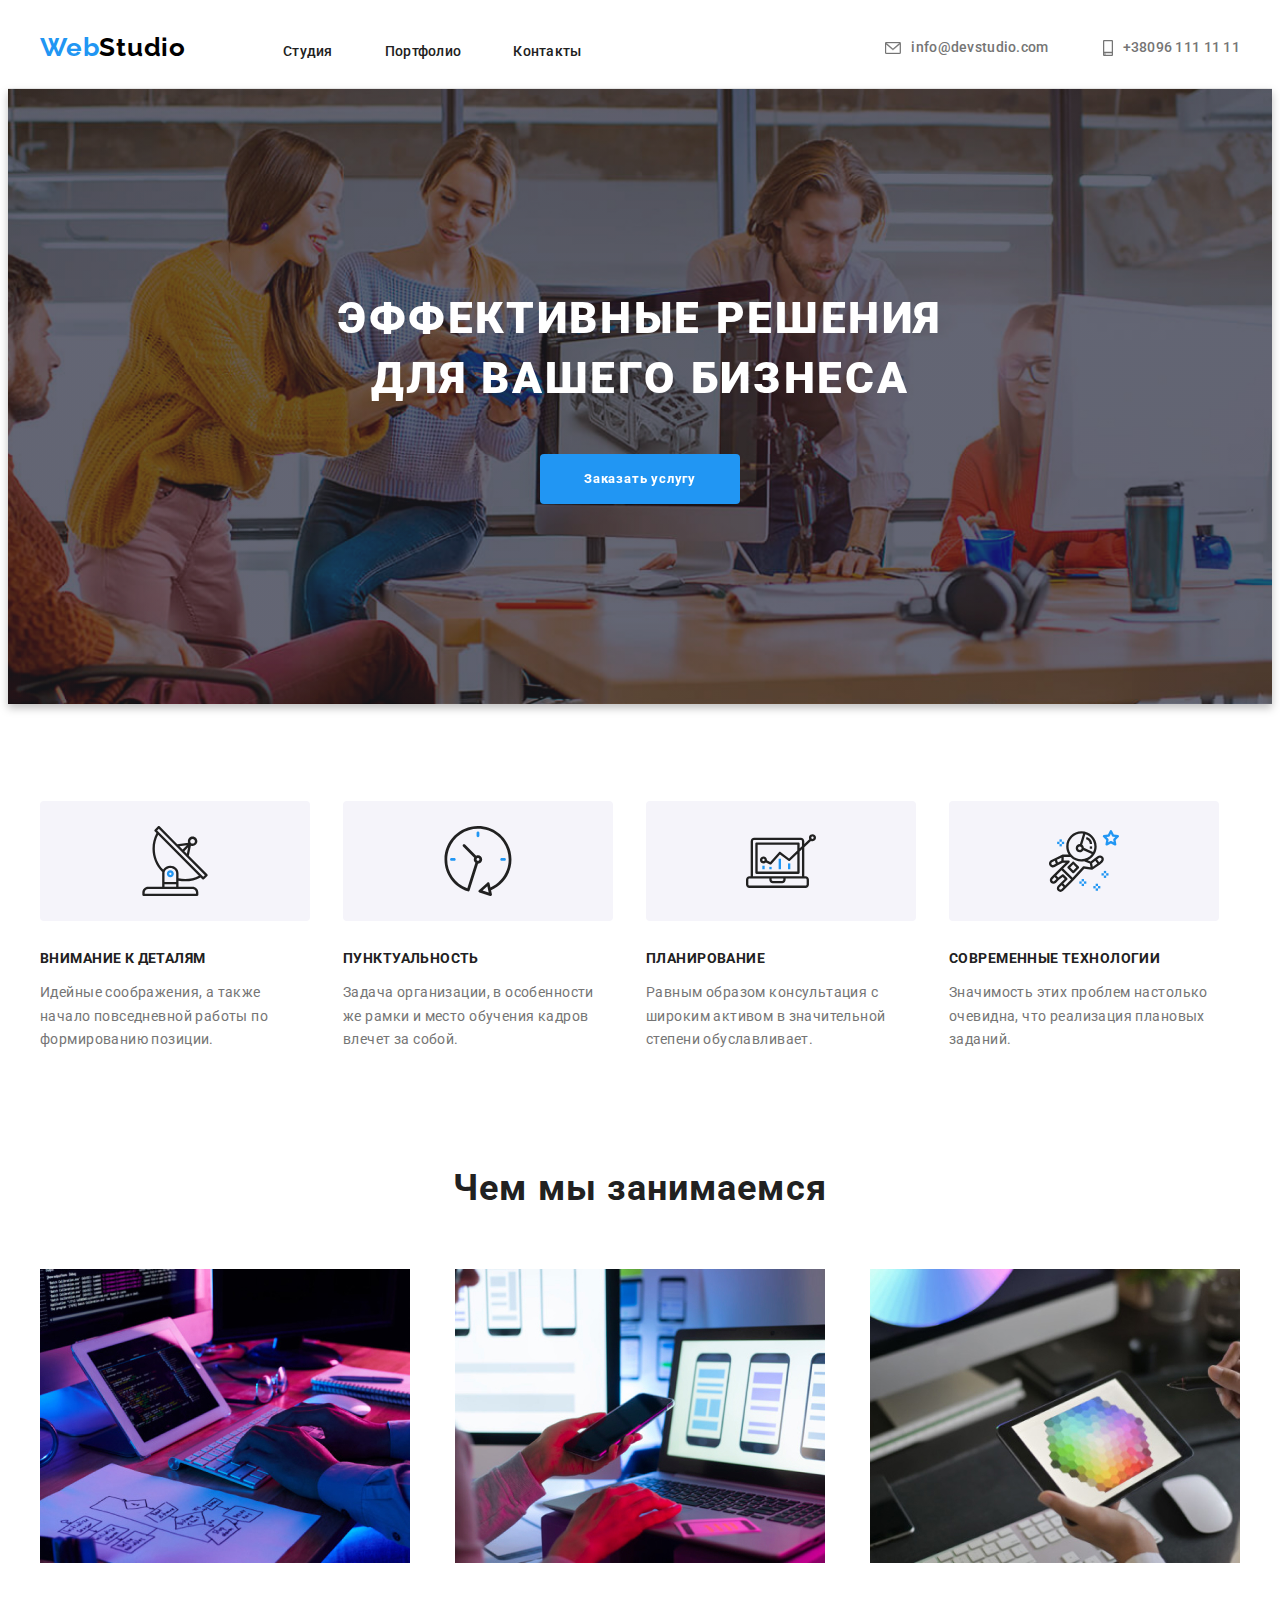
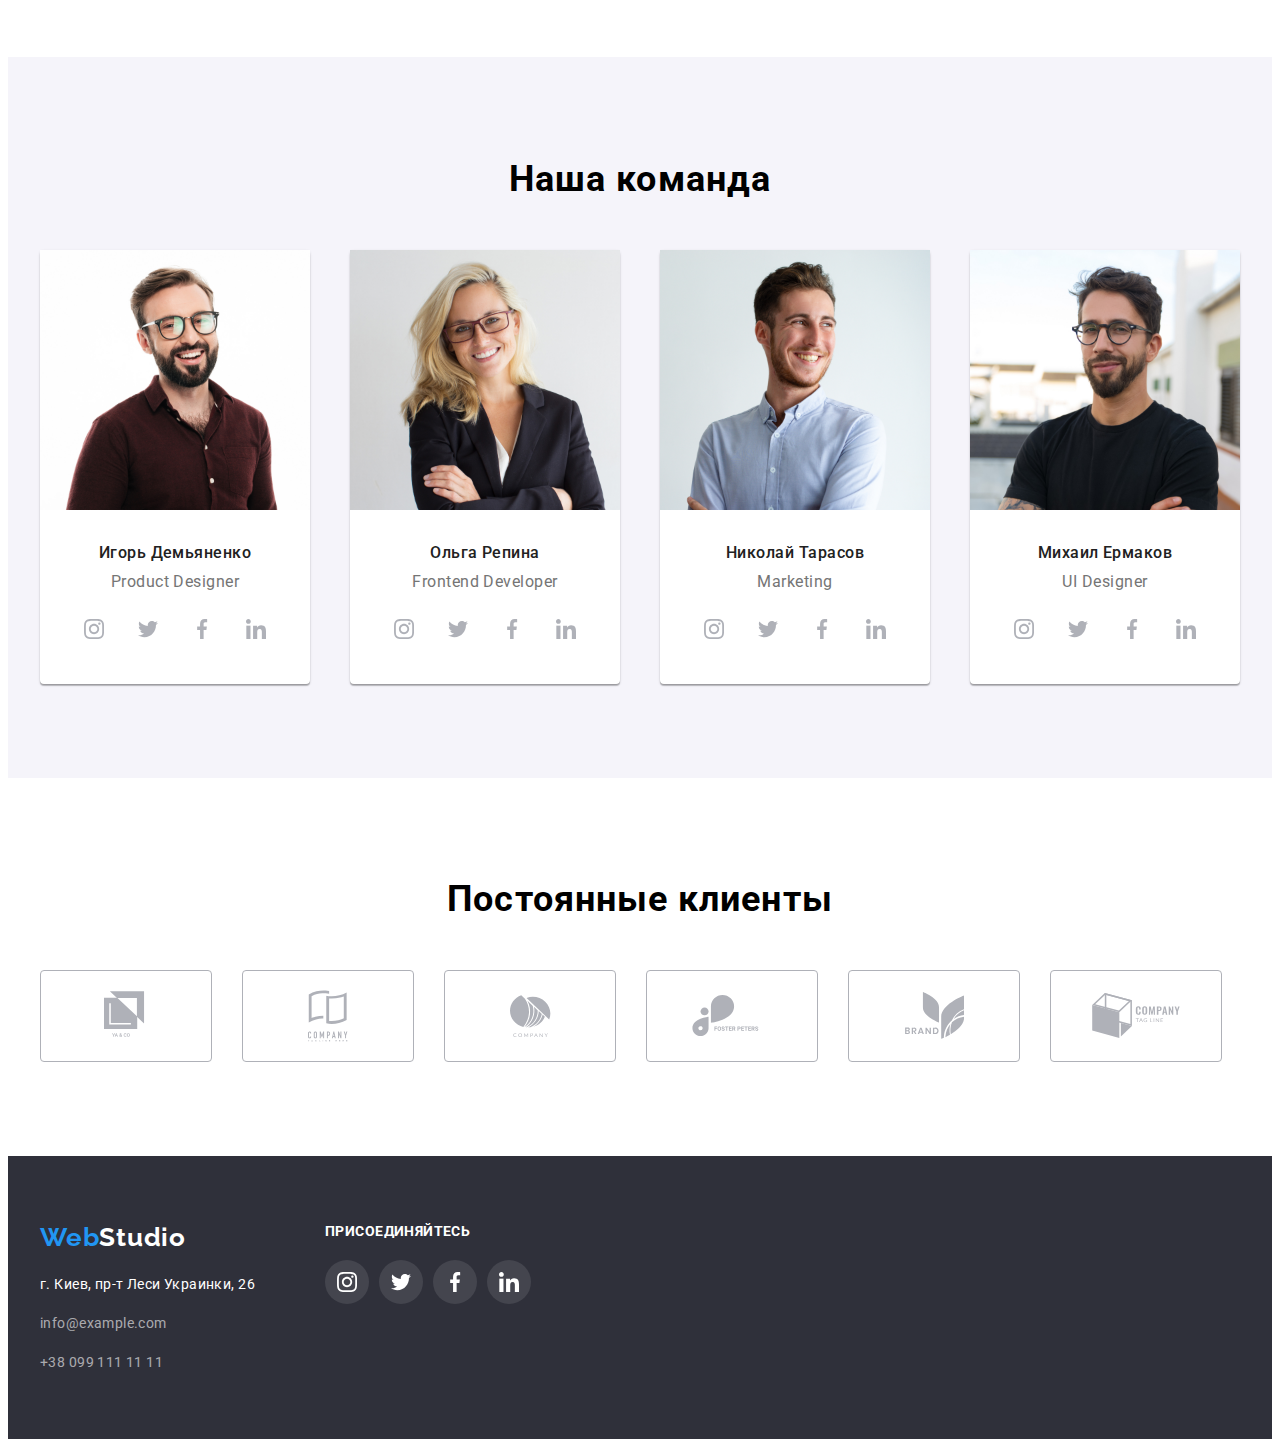
==== index.html @ 6e7adf52 "ховер анимейшн" ====
<!DOCTYPE html>
<html lang="ru">
<head>
    <meta charset="UTF-8">
    <meta name="viewport" content="width=device-width, initial-scale=1.0">
    <title>Студия</title>
    <link rel="stylesheet" href="https://cdnjs.cloudflare.com/ajax/libs/modern-normalize/1.0.0/modern-normalize.min.css"
        integrity="sha512-ISS7cAi1PEhQ8jnbJpJZMd29NlhNj4AWYyLOSp2CE/CsHxTCu+r+t0D2yoJudVrd0/8fTVPUVDzY5Tvli75u/g=="
        crossorigin="anonymous" />
<link rel="preconnect" href="https://fonts.gstatic.com">
    <link href="https://fonts.googleapis.com/css2?family=Raleway:wght@700&family=Roboto:wght@400;500;700;900&display=swap"
        rel="stylesheet">
        <link rel="stylesheet" href="./css/style.css">
   
</head>
<body>
    
 <header class="header"> 
    
<div class="container-header">
    
 
     <nav class="nav">
         <div class="logo">
        <a class="logo-black" href ="./index.html"><span class="logo-blue">Web</span>Studio</a>
        </div>
        <ul class="nav-list">
            <li><a class="list" href="./index.html">Студия</a></li>
            <li><a class="list" href="./portfolio.html">Портфолио</a></li>
            <li><a class="list" href="">Контакты</a></li>
        </ul>
        
        </nav>

        <ul class="address">

            <li class="address-item"><a class="list-address" href="mailto:info@devstudio.com"class="list-address"><svg class="address-icon" width="16" height="12">
                      <use href="./images/icons/symbol-defs.svg#icon-envelope"></use>
                    </svg>info@devstudio.com</a></li>
            <li class="address-item"><a class="list-address" href="tel:+380961111111"class="list-address"><svg class="address-icon" width="10" height="16">
                      <use href="./images/icon-header/symbol-defs.svg#icon-smartphone"></use>
                    </svg>+38096 111 11 11</a></li>
        </ul>
        
        </div>
        
 </header> 


 <main>
<section class="head">
    <div class="head-container">
         <h1 class="hero">Эффективные решения <br> для вашего бизнеса</h1>
         <div class="button-l">
        <button class="button" type="button">Заказать услугу</button>
        </div>
        </div>
     </section>

 <section class="scroll">
    <div class="scroll-container">
    <h2 hidden>Перечень наших преимуществ</h2>
    
     <ul class="scrolls">
         <li>
             <div class="scroll-list-icon">
             <svg class="scroll-icon" width="70" height="70">
                      <use href="./images/icon-section/symbol-defs.svg#icon-antenna"></use>
                    </svg>
                    </div>
             <h3 class="scroll-title">Внимание к деталям</h3>
             <p class="scroll-indent">Идейные соображения, а также <br/> начало повседневной работы по <br/> формированию позиции.</p>
         </li>
         <li>
             <div class="scroll-list-icon">
             <svg class="scroll-icon" width="70" height="70">
                      <use href="./images/icon-section/symbol-defs.svg#icon-clock"></use>
                    </svg>
                    </div>
             <h3 class="scroll-title">Пунктуальность</h3>
             <p class="scroll-indent">Задача организации, в особенности <br/> же рамки и место обучения кадров <br/> влечет за собой.</p>
         </li>
         <li>
              <div class="scroll-list-icon">
             <svg class="scroll-icon" width="70" height="70">
                      <use href="./images/icon-section/symbol-defs.svg#icon-diagram"></use>
                    </svg>
                    </div>
             <h3 class="scroll-title">Планирование</h3>
             <p class="scroll-indent">Равным образом консультация с <br/> широким активом в значительной <br/> степени обуславливает.</p>
         </li>
         <li>
              <div class="scroll-list-icon">
              <svg class="scroll-icon" width="70" height="70">
                      <use href="./images/icon-section/symbol-defs.svg#icon-astronaut"></use>
                    </svg>
                    </div>
             <h3 class="scroll-title">Современные технологии</h3>
             <p class="scroll-indent">Значимость этих проблем настолько <br/> очевидна, что реализация плановых <br/> заданий.</p>
         </li>
     </ul>
    </div>
    
 </section>

 <section class="container-heading">
    <div class="heading-container">
     <h2 class="heading">Чем мы занимаемся</h2>
     <ul class="images">
         <li>
        <img src="./images/wedo/box-1.jpg" alt="процесс програмирования" width="370">
         </li>
         <li>
        <img src="./images/wedo/box-2.jpg" alt="смартфон" width="370">
         </li>
         <li>
        <img src="./images/wedo/box-3.jpg" alt="планшет" width="370">
         </li>
        
     </ul>
     </div>
 </section>

 <section class="team">
    <div class="container">
     <h2 class="heading-team">Наша команда</h2>
     <ul class="cards">
         <li class="card-team">
        <img src="./images/team/igor.jpg" alt="Игорь Демьяненко" width="270">
        <div class="name-vocation">
        <h3 class="name">Игорь Демьяненко</h3>
        <p class="vocation">Product Designer</p>
       <ul class="list-social-icons">
                <li class="social-icons-item">
                  <a href="#" class="social-icons-link">
                    <svg class="social-icons-svg" width="20" height="20">
                      <use href="./images/icons/symbol-defs.svg#icon-instagram"></use>
                    </svg>
                  </a>
                </li>
                <li class="social-icons-item">
                  <a href="#" class="social-icons-link">
                    <svg class="social-icons-svg" width="20" height="20"> 
                      <use href="./images/icon-social/symbol-defs.svg#icon-twitter"></use>
                    </svg>
                  </a>
                </li>
                <li class="social-icons-item">
                  <a href="#" class="social-icons-link">
                    <svg class="social-icons-svg" width="20" height="20">
                      <use href="./images/icons/symbol-defs.svg#icon-facebook"></use>
                    </svg>
                  </a>
                </li>
                <li class="social-icons-item">
                  <a href="#" class="social-icons-link">
                    <svg class="social-icons-svg" width="20" height="20">
                      <use href="./images/icons/symbol-defs.svg#icon-linkedin"></use>
                    </svg>
                  </a>
                </li>
       </ul>
       </div>
        </li>


         
         <li class="card-team">
             <img src="./images/team/olga.jpg" alt="Ольга Репина" width="270">
            <div class="name-vocation">
        <h3 class="name">Ольга Репина</h3>
    <p class="vocation">Frontend Developer</p>
    <ul class="list-social-icons">
                <li class="social-icons-item">
                  <a href="#" class="social-icons-link">
                    <svg class="social-icons-svg" width="20" height="20">
                      <use href="./images/icons/symbol-defs.svg#icon-instagram"></use>
                    </svg>
                  </a>
                </li>
                <li class="social-icons-item">
                  <a href="#" class="social-icons-link">
                    <svg class="social-icons-svg" width="20" height="20"> 
                      <use href="./images/icon-social/symbol-defs.svg#icon-twitter"></use>
                    </svg>
                  </a>
                </li>
                <li class="social-icons-item">
                  <a href="#" class="social-icons-link">
                    <svg class="social-icons-svg" width="20" height="20">
                      <use href="./images/icons/symbol-defs.svg#icon-facebook"></use>
                    </svg>
                  </a>
                </li>
                <li class="social-icons-item">
                  <a href="#" class="social-icons-link">
                    <svg class="social-icons-svg" width="20" height="20">
                      <use href="./images/icons/symbol-defs.svg#icon-linkedin"></use>
                    </svg>
                  </a>
                </li>
              </ul>
    </div>
</li>
<li class="card-team">
    <img src="./images/team/nick.jpg" alt="Николай Тарасов" width="270">
    <div class="name-vocation">
    <h3 class="name">Николай Тарасов</h3>
    <p class="vocation" >Marketing</p>
    <ul class="list-social-icons">
                <li class="social-icons-item">
                  <a href="#" class="social-icons-link">
                    <svg class="social-icons-svg" width="20" height="20">
                      <use href="./images/icons/symbol-defs.svg#icon-instagram"></use>
                    </svg>
                  </a>
                </li>
                <li class="social-icons-item">
                  <a href="#" class="social-icons-link">
                    <svg class="social-icons-svg" width="20" height="20"> 
                      <use href="./images/icon-social/symbol-defs.svg#icon-twitter"></use>
                    </svg>
                  </a>
                </li>
                <li class="social-icons-item">
                  <a href="#" class="social-icons-link">
                    <svg class="social-icons-svg" width="20" height="20">
                      <use href="./images/icons/symbol-defs.svg#icon-facebook"></use>
                    </svg>
                  </a>
                </li>
                <li class="social-icons-item">
                  <a href="#" class="social-icons-link">
                    <svg class="social-icons-svg" width="20" height="20">
                      <use href="./images/icons/symbol-defs.svg#icon-linkedin"></use>
                    </svg>
                  </a>
                </li>
              </ul>
    </div>
</li>
<li class="card-team">
    <img src="./images/team/michael.jpg" alt="Михаил Ермаков" width="270">
    <div class="name-vocation">
    <h3 class="name">Михаил Ермаков</h3>
    <p class="vocation">UI Designer</p>
    <ul class="list-social-icons">
                <li class="social-icons-item">
                  <a href="#" class="social-icons-link">
                    <svg class="social-icons-svg" width="20" height="20">
                      <use href="./images/icons/symbol-defs.svg#icon-instagram"></use>
                    </svg>
                  </a>
                </li>
                <li class="social-icons-item">
                  <a href="#" class="social-icons-link">
                    <svg class="social-icons-svg" width="20" height="20"> 
                      <use href="./images/icon-social/symbol-defs.svg#icon-twitter"></use>
                    </svg>
                  </a>
                </li>
                <li class="social-icons-item">
                  <a href="#" class="social-icons-link">
                    <svg class="social-icons-svg" width="20" height="20">
                      <use href="./images/icons/symbol-defs.svg#icon-facebook"></use>
                    </svg>
                  </a>
                </li>
                <li class="social-icons-item">
                  <a href="#" class="social-icons-link">
                    <svg class="social-icons-svg" width="20" height="20">
                      <use href="./images/icons/symbol-defs.svg#icon-linkedin"></use>
                    </svg>
                  </a>
                </li>
              </ul>
    </div>
</li>
         
     </ul>
    </div>
 </section>
 <section class="clients">
    <div class="container-clients">
     <h2 class="heading-team">Постоянные клиенты</h2>
     <ul class="icon-clients">
       <li class="clients-list">
         <a href="#" class="clients-icons-link">
       <svg class="client-icon" width="44.27" height="49.23">
                      <use href="./images/icon-logo/symbol-defs.svg#icon-logo1"></use>
                    </svg>
                    </a>
                    </li>
                    <li class="clients-list">
                       <a href="#" class="clients-icons-link">
       <svg class="client-icon" width="40" height="52">
                      <use href="./images/icon-logo/symbol-defs.svg#icon-logo2"></use>
                    </svg>
                    </a>
                    </li>
                    <li class="clients-list">
                      <a href="#" class="clients-icons-link">
       <svg class="client-icon" width="41" height="42.6">
                      <use href="./images/icon-logo/symbol-defs.svg#icon-logo3"></use>
                    </svg>
                    </a>
                    </li>
                    <li class="clients-list">
                      <a href="#" class="clients-icons-link">
       <svg class="client-icon" width="79.66" height="42.02">
                      <use href="./images/icon-logo/symbol-defs.svg#icon-logo4"></use>
                    </svg>
                    </a>
                    </li>
                    <li class="clients-list">
                      <a href="#" class="clients-icons-link">
       <svg class="client-icon" width="59" height="47">
                      <use href="./images/icon-logo/symbol-defs.svg#icon-logo5"></use>
                    </svg>
                    </a>
                    </li>
                    <li class="clients-list">
                       <a href="#" class="clients-icons-link">
       <svg class="client-icon" width="88.48" height="45.44">
                      <use href="./images/icon-logo/symbol-defs.svg#icon-logo6"></use>
                    </svg>
                    </a>
                    </li>
                    </ul>
       </div>
       </section>
</main>
<footer class="footer">
    
    <div class="container-footer">
      <div>
        <div class="footer-logo">
    <a class="logo-white" href="./index.html"><span class="logo-blue">Web</span>Studio</a>
    </div>
    <address>

<p class="address-city">г. Киев, пр-т Леси Украинки, 26</p>
<ul class="link-address">
    <li><a class="address-link" href="mailto:info@devstudio.com">info@example.com</a></li>
    <li><a class="address-link" href="tel:+380991111111">+38 099 111 11 11</a></li>
</ul>

    </address>
    </div>
    <div class="footer-icons">
<h2 class="join">Присоединяйтесь</h2>
<ul class="footer-list">
  <li class="icon-footer"><a href="#" class="footer-icons-link">
       <svg class="footer-icon" width="20" height="20">
                      <use href="./images/icons/symbol-defs.svg#icon-instagram"></use>
                    </svg>
                    </a></li>
  <li class="icon-footer"><a href="#" class="footer-icons-link">
       <svg class="footer-icon" width="20" height="20">
                      <use href="./images/icon-social/symbol-defs.svg#icon-twitter"></use>
                    </svg>
                    </a></li>
  <li class="icon-footer"><a href="#" class="footer-icons-link">
       <svg class="footer-icon" width="20" height="20">
                      <use href="./images/icons/symbol-defs.svg#icon-facebook"></use>
                    </svg>
                    </a></li>
  <li class="icon-footer"><a href="#" class="footer-icons-link">
       <svg class="footer-icon" width="20" height="20">
                      <use href="./images/icons/symbol-defs.svg#icon-linkedin"></use>
                    </svg>
                    </a></li>
</ul>
    </div>
    </div>
    
</footer>

</body>
</html>
---- css/style.css ----
:root {
  --main-color: rgb(33, 150, 243, 1);
  --first-logo: rgb(0, 0, 0, 1);
  --corporation-color: rgb(33, 33, 33, 1);
  --scroll-text: rgb(117, 117, 117, 1);
  --main-light: rgb(255, 255, 255, 1);
  --main-light-op-60: rgba(255, 255, 255, 60%);
  --head-footer-background: rgb(47, 48, 58, 1);
  --team-background: rgb(245, 244, 250, 1);
  --border-header: rgb(236,236,236,1);
  --shadow: 0px 1px 3px rgba(0, 0, 0, 0.12), 0px 1px 1px rgba(0, 0, 0, 0.14), 0px 2px 1px rgba(0, 0, 0, 0.2);
  --shadow-button: 0px 3px 1px rgba(0, 0, 0, 0.1), 0px 1px 2px rgba(0, 0, 0, 0.08), 0px 2px 2px rgba(0, 0, 0, 0.12);
  --shadow-card: 0px 1px 1px rgba(0, 0, 0, 0.12), 0px 4px 4px rgba(0, 0, 0, 0.06), 1px 4px 6px rgba(0, 0, 0, 0.16);
  --line-footer: #ececec;
  --card-border: rgb(238, 238, 238);
  --icon-bg: rgba(255, 255, 255, 0.1);
  --icon-color: rgb(175, 177, 184);
  
}
.body{
  font-family: 'Roboto',sans-serif ;
  font-weight: 700;
}
.container{
  margin-left: auto;
  margin-right: auto;
   width: 1200px;
  padding: 0 15px;
  

   
}
.container-header
{
  margin-left: auto;
  margin-right: auto;
width: 1200px;
padding: 0 15px;
 display: flex;
  justify-content: space-between;
  align-items: center;

  

}
.logo{
  display: block;
  width: max-content;
  margin-right:  93px ;
  
 

}

.nav-list{
  display: inline-block;
 
  margin: 0 0 0 0px;
  padding-left: 0px;
  
}
.logo,
.nav-list{
  display: inline-flex;
  align-items: center;
}
.nav-list li{
  display: block;
  margin-right: 52px;
  
}


.address{
 
display: flex;
 align-items: center;
 padding-left: 0px;
 margin: 0px;
 align-items: center;
 align-self: center;
 
}
.address li{
  margin-left: 54px;
  
}
.address-icon {
  margin-right: 10px;
  fill: var(--scroll-text);
stroke: currentColor;
}
.address-icon:hover{
  fill: var(--main-color);

}

.address-item{
  display: flex;
}



ul {
  list-style: none;
}
a {
  text-decoration: none;
}
img {
  display: block;
  max-width: 100%;
  height: auto;
}
.header {
  background-color: var(--main-light);
  border-bottom: 1px solid var(--border-header);
}

.logo-blue {
  color: var(--main-color);
  font-family: 'Raleway', sans-serif;
  font-weight: 700;
  font-size: 26px;
 line-height: 1.19;
  letter-spacing: 0.03em;
}

.logo-blue,.logo-black:hover,
.logo-blue,.logo-black:focus {
  color: var(--main-color);
  background-color: transparent;
}


.logo-black {
  color: var(--first-logo);
  font-family: "Raleway", sans-serif;
  font-weight: 700;
  font-size: 26px;
  line-height: 1.19;
  letter-spacing: 0.03em;
  padding-top: 24px;
  padding-bottom: 25px;
}
.list {
  color: var(--corporation-color);
  font-family: 'Roboto', sans-serif;
  font-weight: 500;
  font-size: 14px;
  line-height: 1.14;
  letter-spacing: 0.02em;
  height: 16px;
  padding-top: 32px;
  padding-bottom: 32px;
  transition: color 250ms;
  transition-timing-function: cubic-bezier(0.4, 0, 0.2, 1);
}
.list:hover,
.list:focus {
  color: var(--main-color);
}

.list-address {
  color: var(--scroll-text);
  font-family: 'Roboto', sans-serif;
  font-weight: 500;
  font-size: 14px;
  line-height: 1.14;
  letter-spacing: 0.02em;
  padding-top: 32px;
padding-bottom: 32px;
align-items: center;
display: flex;
transition: color 250ms;
  transition-timing-function: cubic-bezier(0.4, 0, 0.2, 1);
}

.list-address:hover,
.list-address:focus {
  color: var(--main-color);
  background-color: transparent;

}
.head {
  background-color: var(--head-footer-background);
  display: flex;
  align-items: center;
 text-align: center;
 justify-content: center;
  padding-top: 200px;
  padding-bottom: 200px;
  background-image: linear-gradient( to right, rgba(47, 48, 58, 0.4), rgba(47, 48, 58, 0.4) ), url(../images/backgr/hero.jpg);
  background-repeat: no-repeat;
  background-position: center;
  background-size: cover;
  filter: drop-shadow(0px 4px 4px rgba(0, 0, 0, 0.25));
}




.head-container{
  display: block;
   width: 1200px;
   padding: 0 15px;

  align-items: center;
 text-align: center;
 justify-content: center;
}

.hero {
  color: var(--main-light);
  font-family: 'Roboto', sans-serif;
  font-weight: 900;
  text-transform: uppercase;
  font-size: 44px;
  line-height: 1.36;
  letter-spacing: 0.06em;
  
 
  
}
.hero{
  display: block;
  align-items: center;
 text-align: center;
 justify-content: center;
 margin: 0px;
}

.cars-projects{
  display:flex;
  flex-wrap: wrap;
  margin-left: calc(-1 * var(--margin-left-li));
  margin-top: calc(-1 * var(--margin-left-li));
  justify-content: space-between;
  padding: 0px;
}
.cars-projects .li{
  flex-basis: calc(100% / 3 - var(--margin-left-li));
  margin-left: var(--margin-left-li);
  margin-top: var(--margin-left-li);
}
.item{
  margin-left: 30px;
}
.item1{
  margin-left: 30px;
  margin-top: 30px;
  margin-bottom: 30px;
}
.item2{
  margin-top: 30px;
  margin-bottom: 30px;
}

.button{
  font-family: 'Roboto', sans-serif;
  font-weight: 700;
  color: var(--main-light);
  background-color: var(--main-color);
  font-size: 16;
  line-height: 1.88;
  letter-spacing: 0.06em;
  cursor: pointer;
 height: 50px;
width: 200px;
left: 700px;
top: 430px;
border-radius: 4px;
border: none;
 transition: color 250ms;
  transition-timing-function: cubic-bezier(0.4, 0, 0.2, 1);
transition: background-color 250ms;
  
 
}




.button-l{
  display: block;
  padding-top: 45px;
align-items: center;
 text-align: center;
 justify-content: center;
}
 
.button:hover,
.button:focus {
  color: var(--main-color);
  background-color: var(--team-background);
   
}
.scroll{
  display:block;
  padding-top: 97px;
  padding-bottom: 101px;
}
.scroll-container{
  display:block;
  margin-left: auto;
  margin-right: auto;
  width: 1200px;
  padding: 0 15px;
   
 
}
  
 

.scrolls{
  display: inline-flex;
  width: min-content;
  padding-left: 0px;
  padding-right: 0px;
margin: 0px;
  
}
.scroll-icon{
  fill: var(--scroll-text);
}
  .scroll-list-icon{
    background-color: var(--team-background);
border-bottom-left-radius: 4px;
border-bottom-right-radius: 4px;
border-top-left-radius: 4px;
border-top-right-radius: 4px;
display: block;
color: var(--scroll-text);
margin-bottom: 30px;
height: 120px;
display: flex;
align-items: center;
justify-content: center;
  }
   

.scrolls li{
  width: 270px;
  margin-right: 33px;
  
}
.scrolls li:last-child{
  padding-right: 0px;
}
.scroll-title {
font-family: 'Roboto',sans-serif ;
  font-weight: 700;
  color: var(--corporation-color);
  text-transform: uppercase;
  font-size: 14px;
  line-height: 1.14;
  letter-spacing: 0.03em;
}
.scroll-indent {
  font-family: 'Roboto',sans-serif ;
  color: var(--scroll-text);
  font-weight: 400;
  font-size: 14px;
  line-height: 1.71;
  letter-spacing: 0.03em;
}
.heading {
  font-family: 'Roboto',sans-serif ;
  font-weight: 700;
  color: var(--corporation-color);
  font-size: 36px;
  line-height: 1.17;
  letter-spacing: 0.03em;
  

  
}
.container-heading{
  display: flex;
  padding-bottom: 94px;
}
.heading-container{
  display: inline;
  width: 1200px;
  padding: 0 15px;
 align-items:center;
 justify-content:space-between;
 margin: auto;

}
.heading{
  display: flex;
  width: 1200px;
   align-items: center;
   justify-content:center;
   margin: auto;
   margin-bottom: 59px;
}
.images{
  display: flex;

  align-items: center;
  justify-content:space-between;
  margin: auto;
  padding-left: 0px;
}
.images li{
  margin-right: 30px;
}
.images li:last-child {
  margin-right: 0px;
}
.heading-team{
  color: var(--black-text);
  font-family: 'Roboto', sans-serif;
  font-weight: 700;
  font-size: 36px;
  line-height: 1.17;
  letter-spacing: 0.03em;
}
.team{
  display: flex;
  padding-top: 101px;
  padding-bottom: 94px;
}
.heading-team{
  display: block;
  align-items: center;
margin-top: 0px;
 margin-bottom: 50px;
text-align: center;
}
.cards{
  display: flex;
  margin: 0px;
  justify-content: space-between;
  text-align: center;
  padding: 0px;
}

.cards li{
  margin-right: 30px;
}
.cards li:last-child {
  margin-right: 0px;

}
.card-team{
  box-shadow: var(--shadow);
    background-color: var(--main-light);
    margin-right: 30px;
    border-radius: 4px;
}

.team {
  background-color: var(--team-background);
}
.name {
  font-family: 'Roboto',sans-serif ;
  color: var(--corporation-color);
  font-weight: 500;
  font-size: 16px;
  line-height: 1.19;
  letter-spacing: 0.03em;
}
.name{
  display: flex;
  margin: 0px;
  margin-bottom: 10px;
  text-align: center;
justify-content: center;
}



 .name-vocation{
   padding-top: 33px;
   padding-bottom: 33px;
 }

  .vocation{
    margin: 0px;
  }

.vocation {
  font-family: 'Roboto',sans-serif ;
  color: var(--scroll-text);
  font-weight: 400;
  font-size: 16px;
  line-height: 1.19;
  letter-spacing: 0.03em;
}
.list-social-icons{
  display: flex;
margin-top: 16px;
padding: 0px;
color: var(--icon-color);
justify-content: center;
}
.social-icons-item{
 fill: var(--icon-color);
 display: list-item;
 margin-right: 10px;
 
}
.list-social-icons li{
  margin-right: 10px;
  
}
.social-icons-link{
  display: flex;
  fill: var(--icon-color);
  cursor: pointer;
  padding: 12px;
  background-color: var(--main-light);
  border-bottom-left-radius: 50%;
border-bottom-right-radius: 50%;
border-top-left-radius: 50%;
border-top-right-radius: 50%;
transition: color 250ms;
  transition-timing-function: cubic-bezier(0.4, 0, 0.2, 1);
transition: background-color 250ms;
}

.social-icons-link:hover .social-icons-svg,
.social-icons-link:focus .social-icons-svg{
  fill: var(--main-light);
  
}
.social-icons-link:hover,
.social-icons-link:focus{
  background-color: var(--main-color);
}
.clients{
display: flex;
padding-top: 100px;
padding-bottom: 94px;
  }
  .container-clients{
    margin-left: auto;
  margin-right: auto;
   width: 1200px;
  padding: 0 15px;
  }
  .icon-clients{
    display: flex;
    margin: 0px;
    padding: 0px;
  }
  .clients-list:last-child{
    margin-right: 0px;
  }
  
   
  
  .clients-list{
    display: flex;
    border-radius: 4px;
    fill: var(--icon-color);
    border: 1px solid var(--icon-color);
    justify-content: center;
    margin-right: 30px;
    
  }
  .clients-icons-link{
    width: 170px;
    height: 90px;
    display: flex;
    align-items: center;
    justify-content: center;
    fill: var(--icon-color);
    transition: color 250ms;
  transition-timing-function: cubic-bezier(0.4, 0, 0.2, 1);
transition: background-color 250ms;
  }
  
  .clients-list:hover,
  .clients-list:focus{
    border-color: var(--main-color);
  }
  .clients-icons-link:hover .client-icon,
  .clients-icons-link:focus .client-icon{
    border-color: var(--main-color);
    fill: var(--main-color);
  }
  
.button-list {
  font-family: 'Roboto',sans-serif ;
  color: var(--corporation-color);
  background-color: var(--team-background);
  font-weight: 500;
  font-size: 16px;
  line-height: 1.63;
  letter-spacing: 0.03em;
  border-radius: 4px;
    padding: 6px 22px;
    border: none;
  transition: color 250ms;
  transition-timing-function: cubic-bezier(0.4, 0, 0.2, 1);
transition: background-color 250ms;
}
.button-list:hover,
.button-list:focus {
  color: var(--main-light);
  background-color: var(--main-color);
}

.projects {
  font-family: 'Roboto',sans-serif ;
  font-weight: 700;
  color: var(--black-text);
  font-size: 18px;
  line-height: 2;
  letter-spacing: 0.06em;
}

.portfolio{
  padding-top: 95px;
  padding-bottom: 94px;
}
.projects-list{
  display:flex;
  margin: 0px;
  margin-bottom: 50px;
  padding-left: 0px;
  justify-content: center;
}
.projects-list li{
  display: flex;
  margin-left: 8px;
  
}

.list-title {
  font-family: 'Roboto',sans-serif ;
  color: var(--scroll-text);
  font-weight: 400;
  font-size: 16px;
  line-height: 1.88;
  letter-spacing: 0.03em;
}




.card-links:hover,
.card-links:focus{
  display: flex;
  box-shadow: 0px 1px 1px rgba(0, 0, 0, 0.12), 0px 4px 4px rgba(0, 0, 0, 0.06), 1px 4px 6px rgba(0, 0, 0, 0.16);

}
.card-links{
  text-decoration: none;
  color: inherit;
  
}


.card-projects-list{
display: inline-flex;
text-align: center;
margin-top: 30px;
}
.card-projects .li{
  margin-right: 30px;
}

.images-card{
justify-content: space-between;
}
.images-card-last{
  margin: 0px;
}

.projects{
  margin: 0px;
}
.list-title{
  margin: 0px;
}
.list-title-footer{
  margin: 0px;
}
.projects-list-title{
border: 1px solid var(--border-header);
padding: 20px 24px;
text-align: left;
}
.projects-list-title-last{
  border: 1px solid var(--border-header);
margin-right: 0px;
padding: 20px 24px;
text-align: left;
}


.footer {
  display: flex;
  background-color: var(--head-footer-background);
  padding-top: 66px;
  padding-bottom: 64px;
  align-items: baseline;
}
.container-footer{
  margin-left: auto;
  margin-right: auto;
   width: 1200px;
  padding: 0 15px;
  display: flex;
}
  

.footer-logo{
  display: inline-block;
margin-bottom: 20px;
transition: color 250ms;
  transition-timing-function: cubic-bezier(0.4, 0, 0.2, 1);

}
.footer-logo:hover,
.footer-logo:focus {
  color: var(--main-color);
  background-color: transparent;}
.logo-white {
  color: var(--main-light);
  font-family: 'Raleway', sans-serif;
  font-weight: 700;
  font-size: 26px;
  line-height: 1.19;
  letter-spacing: 0.03em;
}
.logo-white:hover,
.logo-white:focus {
  color: var(--main-color);
  background-color: transparent;}

address {
  font-style: normal;
  display: block;
  margin: 0px;
  padding-bottom: 0px;
 
}
.address-city {
  color: var(--main-light);
  font-family: 'Roboto', sans-serif;
  font-weight: 400;
  font-size: 14px;
  line-height: 1.71;
  letter-spacing: 0.03em;
  margin: 0px;
  transition: color 250ms;
  transition-timing-function: cubic-bezier(0.4, 0, 0.2, 1);

}
.address-city:hover,
.address-city:focus {
  color: var(--main-color);
  background-color: transparent;}

.address-link {
  color: var(--main-light-op-60);
  font-family: 'Roboto', sans-serif;
  font-weight: 400;
  font-size: 14px;
  line-height: 1.71;
  letter-spacing: 0.03em;
  display:list-item;
  margin: 0px;
  margin-top: 15px;
  transition: color 250ms;
  transition-timing-function: cubic-bezier(0.4, 0, 0.2, 1);

}
.link-address{
  display: inline-block;
  margin: 0px;
  text-align: left;
  padding-left: 0px;

}
.address-link:hover,
.address-link:focus {
  color: var(--main-color);
  background-color: transparent;
}
.footer-icon{
  display: block;
  fill: currentColor;
}
.join{
  color: var(--main-light);
text-transform: uppercase;
margin-bottom: 20px;
margin-top: 0px;
    font-family: 'Roboto', sans-serif;
    font-weight: 700;
    font-size: 14px;
    line-height: 1.14;
    letter-spacing: 0.03em;
    display: inline-block;
}
.footer-list{
display: flex;
    align-items: baseline;
    margin: 0px;
    padding: 0px;
}
.icon-footer{
margin-right: 10px;
}
.footer-icons-link{
display: flex;
    align-items: center;
    justify-content: center;
    color: var(--main-light);
    height: 44px;
    width: 44px;
    border-radius: 50%;
    background-color: var(--icon-bg);
    transition: color 250ms;
  transition-timing-function: cubic-bezier(0.4, 0, 0.2, 1);
transition: background-color 250ms;
}
.footer-icons{
  margin-left: 70px;
}
.footer-icons-link:hover .footer-icon,
.footer-icons-link:focus .footer-icon{
  fill: var(--main-light);
  
}
.footer-icons-link:hover,
.footer-icons-link:focus{
  background-color: var(--main-color);
}
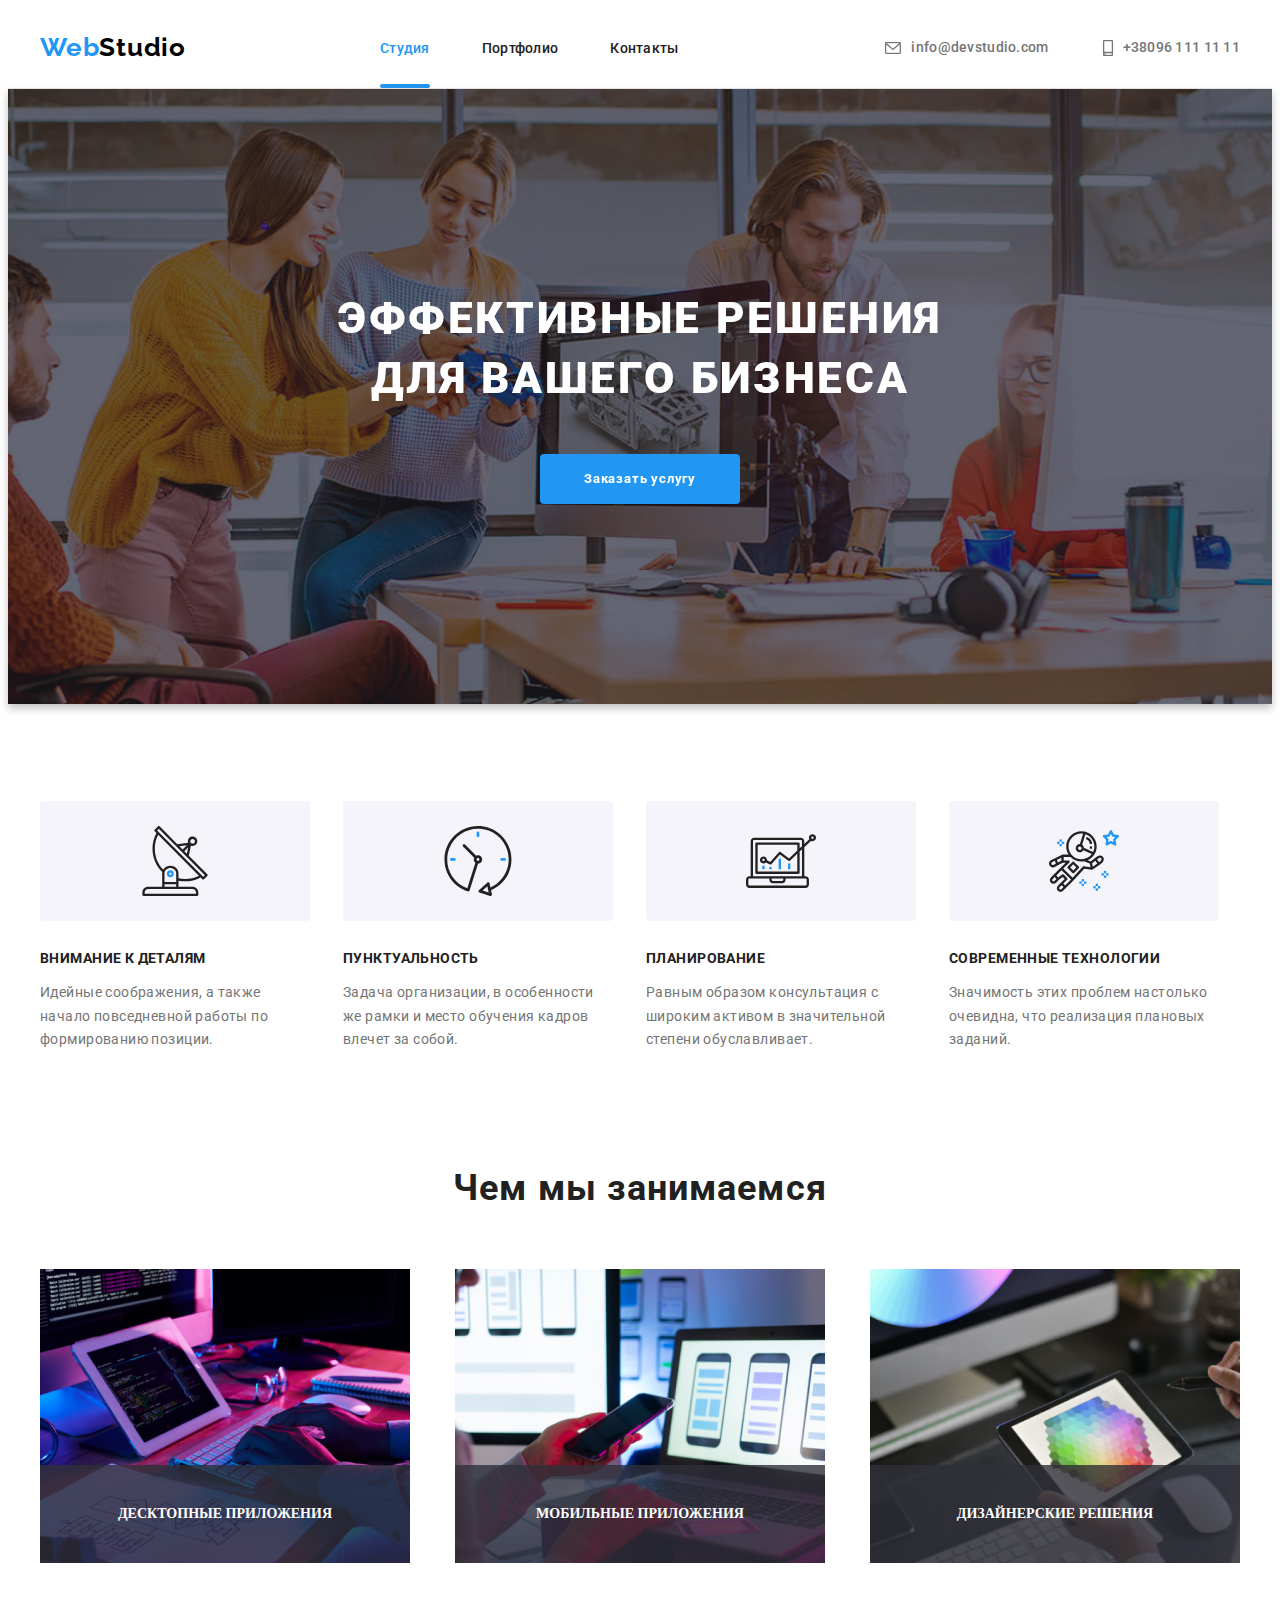
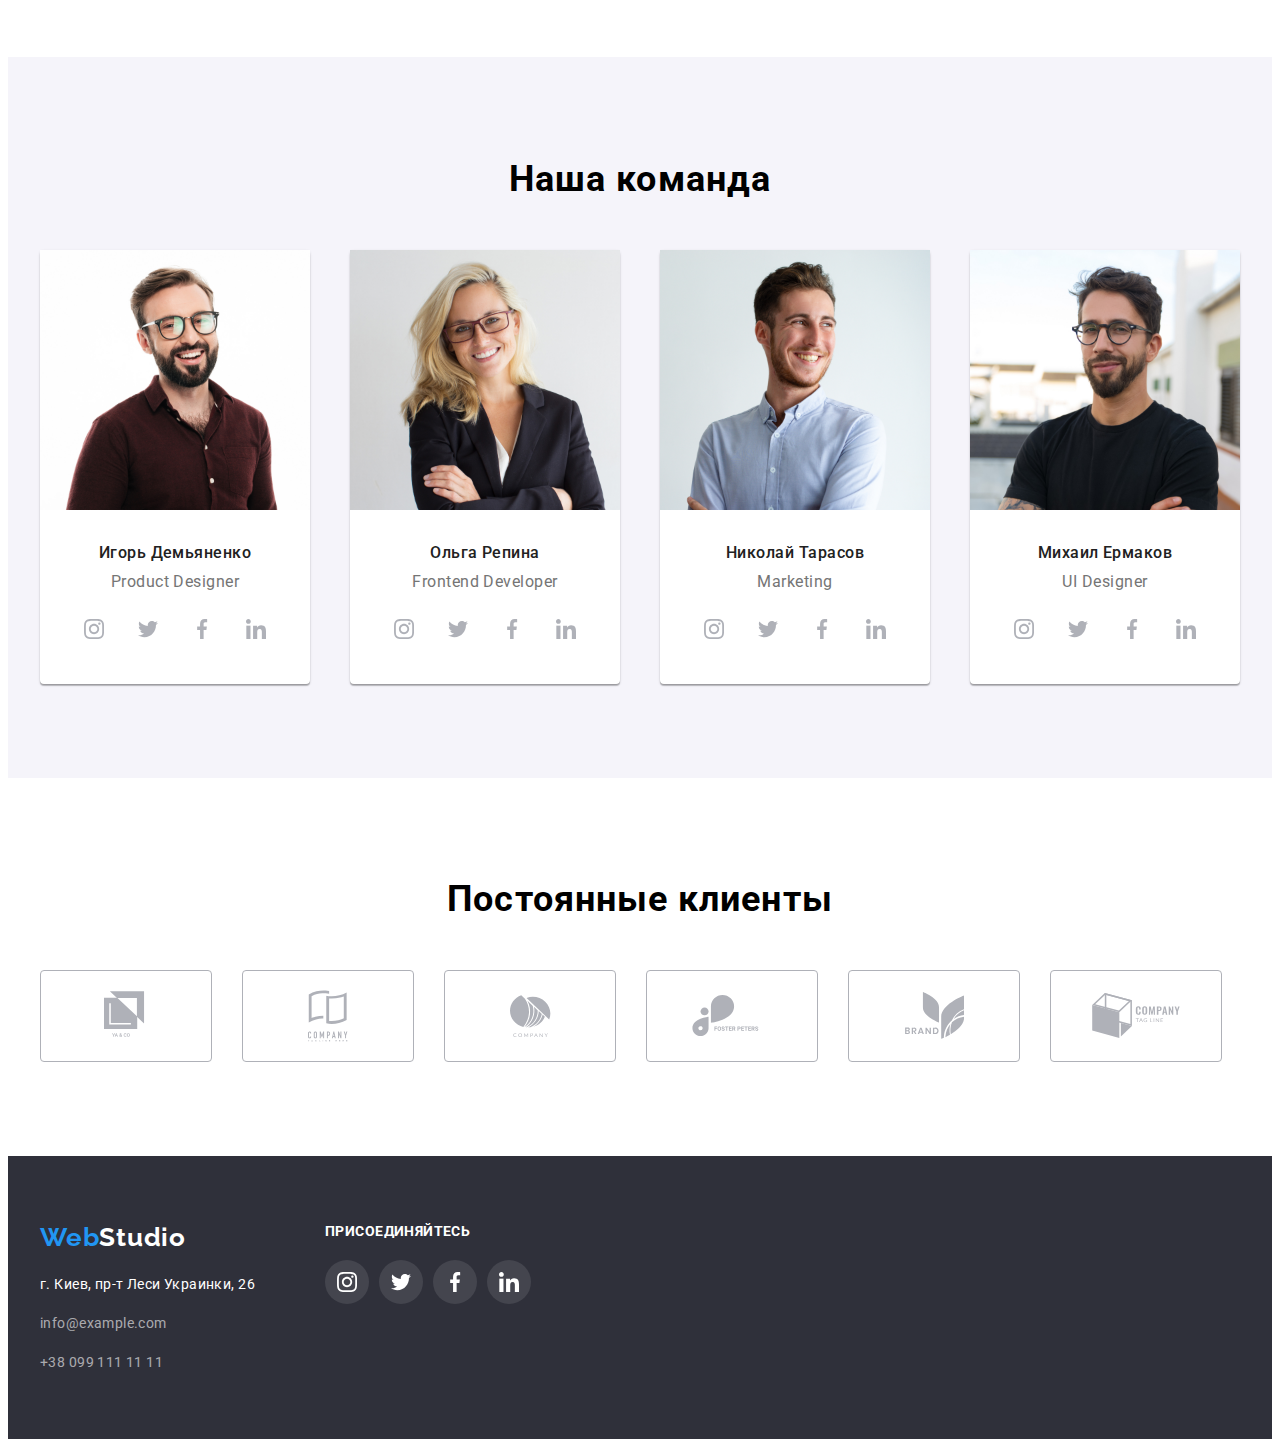
==== commit 5e922f86: "анимация" ====
--- a/index.html
+++ b/index.html
@@ -20,14 +20,15 @@
 <div class="container-header">
     
  
-     <nav class="nav">
+     
          <div class="logo">
         <a class="logo-black" href ="./index.html"><span class="logo-blue">Web</span>Studio</a>
         </div>
+        <nav class="nav">
         <ul class="nav-list">
-            <li><a class="list" href="./index.html">Студия</a></li>
-            <li><a class="list" href="./portfolio.html">Портфолио</a></li>
-            <li><a class="list" href="">Контакты</a></li>
+            <li class="nav-list-menu"><a class="list select" href="./index.html">Студия</a></li>
+            <li class="nav-list-menu" ><a class="list" href="./portfolio.html">Портфолио</a></li>
+            <li class="nav-list-menu"><a class="list" href="">Контакты</a></li>
         </ul>
         
         </nav>
@@ -52,7 +53,7 @@
     <div class="head-container">
          <h1 class="hero">Эффективные решения <br> для вашего бизнеса</h1>
          <div class="button-l">
-        <button class="button" type="button">Заказать услугу</button>
+        <button class="button" type="button" data-modal-open>Заказать услугу</button>
         </div>
         </div>
      </section>
@@ -107,14 +108,23 @@
     <div class="heading-container">
      <h2 class="heading">Чем мы занимаемся</h2>
      <ul class="images">
-         <li>
-        <img src="./images/wedo/box-1.jpg" alt="процесс програмирования" width="370">
-         </li>
-         <li>
-        <img src="./images/wedo/box-2.jpg" alt="смартфон" width="370">
-         </li>
-         <li>
-        <img src="./images/wedo/box-3.jpg" alt="планшет" width="370">
+         <li class="images-we-do">
+        <img src="./images/wedo/box-1.jpg" alt="десктопные приложения" width="370">
+        <div class="we-overlay">
+          <p class="we-do-overlay">Десктопные приложения</p>
+        </div>
+         </li>
+         <li class="images-we-do">
+        <img src="./images/wedo/box-2.jpg" alt="мобильные приложения" width="370">
+        <div class="we-overlay">
+          <p class="we-do-overlay">Мобильные приложения</p>
+        </div>
+         </li>
+         <li class="images-we-do">
+        <img src="./images/wedo/box-3.jpg" alt="дизайнерские решения" width="370">
+        <div class="we-overlay">
+          <p class="we-do-overlay">Дизайнерские решения</p>
+        </div>
          </li>
         
      </ul>
@@ -375,6 +385,12 @@
     </div>
     
 </footer>
-
+<div class="backdrop is-hidden" data-modal>
+  <div class="modal">
+    <button class="modal-close-btn" data-modal-close>X</button>
+    
+  </div>
+</div>
+<script src="./js/modal.js"></script>
 </body>
 </html>--- a/css/style.css
+++ b/css/style.css
@@ -15,11 +15,19 @@
   --card-border: rgb(238, 238, 238);
   --icon-bg: rgba(255, 255, 255, 0.1);
   --icon-color: rgb(175, 177, 184);
-  
+  --background-modal: rgba(0, 0, 0, 0.2);
+  --modal-border: rgba(0, 0, 0, 0.1);
+  --btn-sh-duration: 250ms;
+  --timing-function: cubic-bezier(0.4, 0, 0.2, 1);
+  --backgraund-portfolio: rgba(33, 150, 243, 0.9);
+  --we-do-bg: rgba(47, 48, 58, 0.8);
+  
+    
 }
 .body{
   font-family: 'Roboto',sans-serif ;
   font-weight: 700;
+  overflow-x: hidden;
 }
 .container{
   margin-left: auto;
@@ -44,8 +52,8 @@
 
 }
 .logo{
-  display: block;
-  width: max-content;
+  display: flex;
+  
   margin-right:  93px ;
   
  
@@ -59,7 +67,7 @@
   padding-left: 0px;
   
 }
-.logo,
+
 .nav-list{
   display: inline-flex;
   align-items: center;
@@ -69,7 +77,15 @@
   margin-right: 52px;
   
 }
-
+.nav-list-menu{
+  position: relative;
+}
+
+
+
+.nav-list-menu:active{
+  color: var(--main-color);
+}
 
 .address{
  
@@ -154,13 +170,33 @@
   padding-top: 32px;
   padding-bottom: 32px;
   transition: color 250ms;
-  transition-timing-function: cubic-bezier(0.4, 0, 0.2, 1);
-}
+ position: relative;
+    transition-duration: var(--btn-sh-duration);
+    transition-timing-function: var(--timing-function);
+}
+.list:active {
+  color: var(--main-color);
+}
+
 .list:hover,
-.list:focus {
-  color: var(--main-color);
-}
-
+.list:focus{
+  color: var(--main-color);
+}
+.select{
+  color: var(--main-color);
+}
+
+.select::after{
+  position: absolute;
+  content: "";
+  width: 100%;
+  height: 4px;
+  border-radius: 2px;
+  background-color: var(--main-color);
+  bottom: 0px;
+  left: 0px;
+
+}
 .list-address {
   color: var(--scroll-text);
   font-family: 'Roboto', sans-serif;
@@ -289,12 +325,9 @@
  justify-content: center;
 }
  
-.button:hover,
-.button:focus {
-  color: var(--main-color);
-  background-color: var(--team-background);
+
    
-}
+
 .scroll{
   display:block;
   padding-top: 97px;
@@ -406,10 +439,27 @@
 }
 .images li{
   margin-right: 30px;
+  position: relative;
 }
 .images li:last-child {
   margin-right: 0px;
 }
+.we-overlay{
+  background-color: var(--we-do-bg);
+    bottom: 0;
+    position: absolute;
+    padding: 27px 0;
+    width: 100%;
+}
+.we-do-overlay{
+  font-size: 14px;
+    line-height: 1.14;
+    font-weight: bold;
+    text-align: center;
+    text-transform: uppercase;
+    color: var(--main-light);
+}
+
 .heading-team{
   color: var(--black-text);
   font-family: 'Roboto', sans-serif;
@@ -596,15 +646,16 @@
     padding: 6px 22px;
     border: none;
   transition: color 250ms;
-  transition-timing-function: cubic-bezier(0.4, 0, 0.2, 1);
-transition: background-color 250ms;
+ transition: background-color 250ms var(--timing-function), color 250ms var(--timing-function), box-shadow 250ms var(--timing-function);
 }
 .button-list:hover,
 .button-list:focus {
   color: var(--main-light);
   background-color: var(--main-color);
 }
-
+.port-text{
+margin: 0px;
+}
 .projects {
   font-family: 'Roboto',sans-serif ;
   font-weight: 700;
@@ -652,6 +703,7 @@
 .card-links{
   text-decoration: none;
   color: inherit;
+
   
 }
 
@@ -833,4 +885,90 @@
 .footer-icons-link:hover,
 .footer-icons-link:focus{
   background-color: var(--main-color);
-}+}
+
+.backdrop.is-hidden{
+  opacity: 0;
+  pointer-events: none;
+  visibility: hidden;
+  transform: scale(0.8);
+  transition: opasity 250ms var(--timing-function), visibility 250ms var(--timing-function), transform 250ms var(--timing-function);
+ 
+  
+}
+.backdrop {
+    position: fixed;
+    left: 0;
+    top: 0;
+    width: 100%;
+    height: 100%;
+    background-color: var(--background-modal);
+    transition: opacity 250ms var(--cubic-bezier);
+    opacity: 1;
+   
+}
+
+ 
+
+.modal{
+  border-radius: 4px;
+  background-color: var(--main-light);
+  width: 528px;
+  height: 581px;
+  position: absolute;
+  top: 50%;
+  left: 50%;
+  transform: translate(-50%, -50%);
+  transition: transform 250ms var(--cubic-bezier);
+  box-shadow: var(--shadow);
+  padding: 40px;
+  
+}
+
+
+
+.modal-close-btn{
+  position: absolute;
+  width: 30px;
+    height: 30px;
+    background-image: url(../images/icon-modal/close-icon.svg);
+    background-repeat: no-repeat;
+    background-color: var(--main-light);
+    background-position: center;
+    border: 1px solid var(--modal-border);
+    border-radius: 50%;
+    cursor: pointer;
+     top: 8px;
+    left: 490px;
+    
+    
+    
+}
+
+.portfolio-img{
+  position: relative;
+    overflow: hidden;
+    animation: cssAnimation 0s ease-in 3s forwards;
+}
+.overlay{
+position: absolute;
+opacity: 0;
+    top: 0;
+    left: 0;
+    transform: translateY(100%);
+    padding: 63px 24px;
+    width: 100%;
+    height: 100%;
+    font-size: 18px;
+    line-height: 1.56;
+    letter-spacing: 0.03em;
+    color: var(--main-light);
+    background-color: var(--backgraund-portfolio);
+    transition: transform 250ms var(--timing-function);
+    }
+    
+    .card:hover .overlay, .card:focus .overlay{
+      opacity: 1;
+      transform: translateY(0);
+      
+    }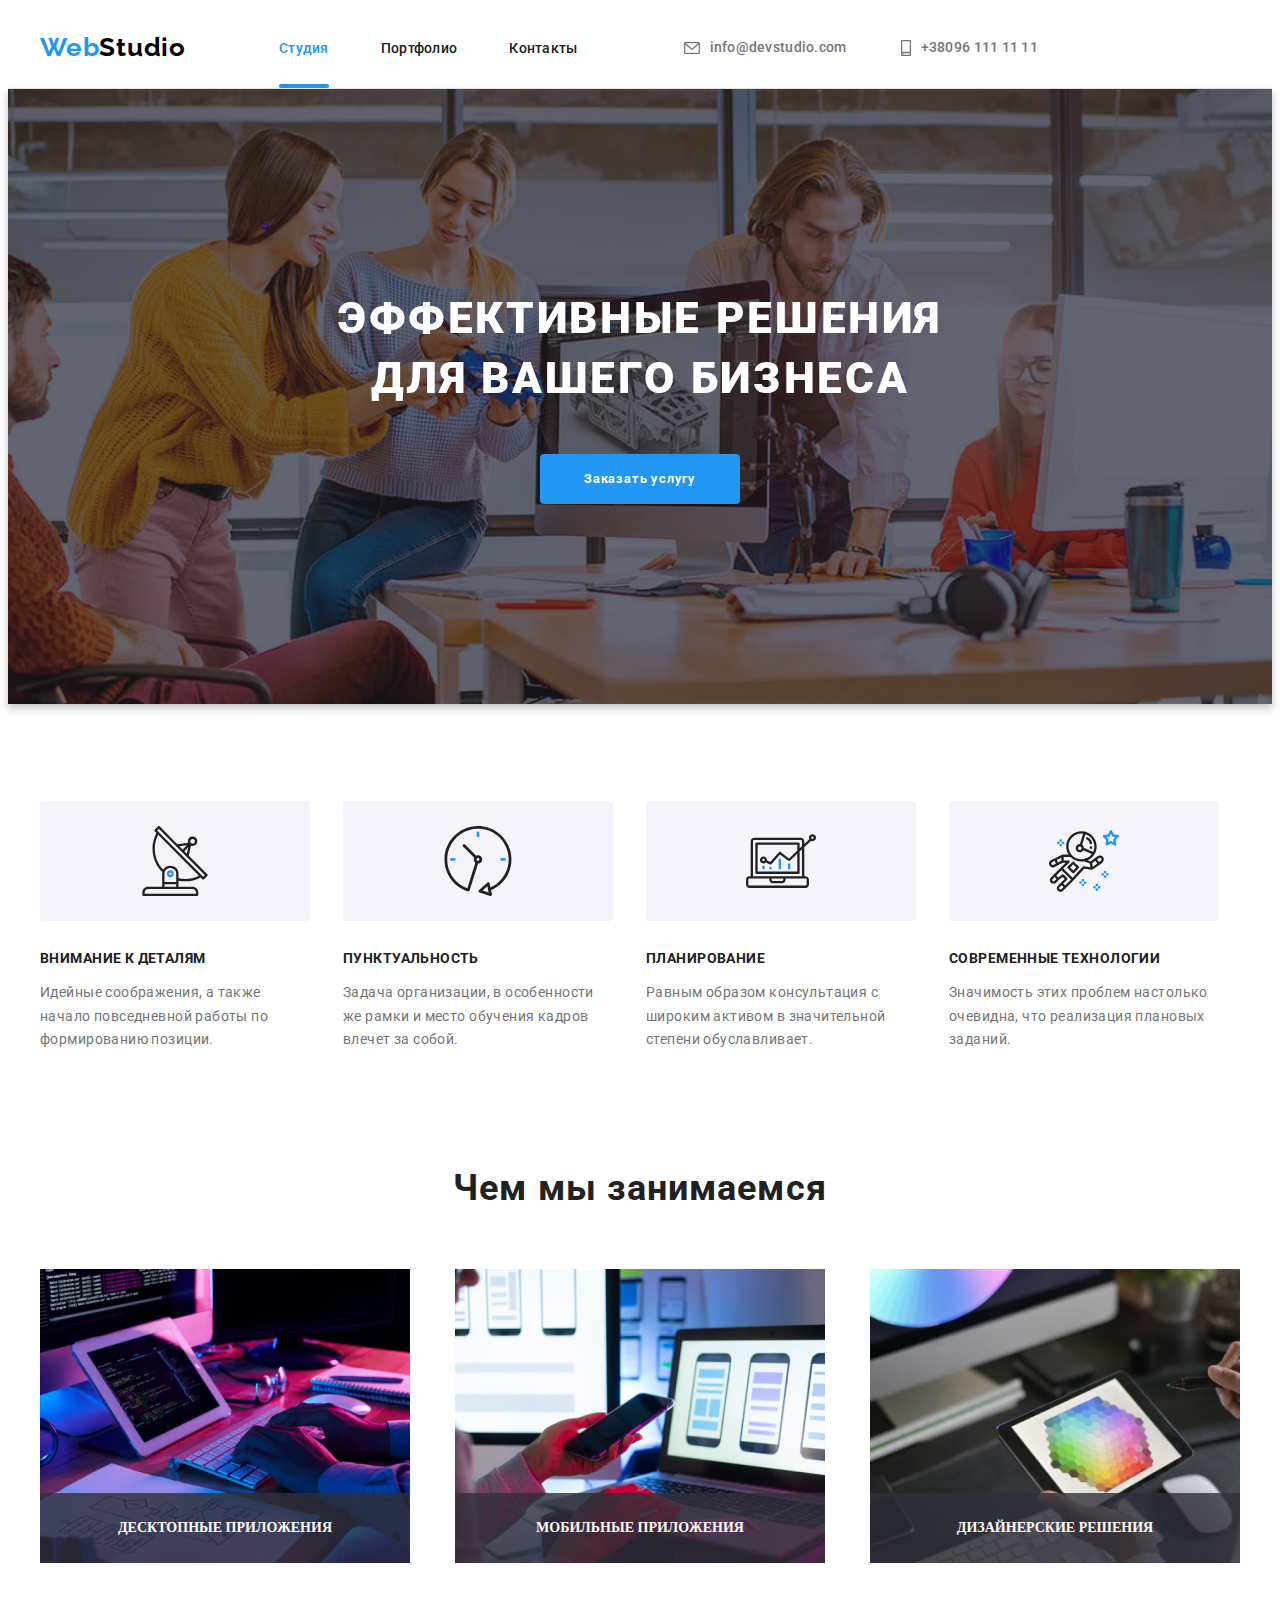
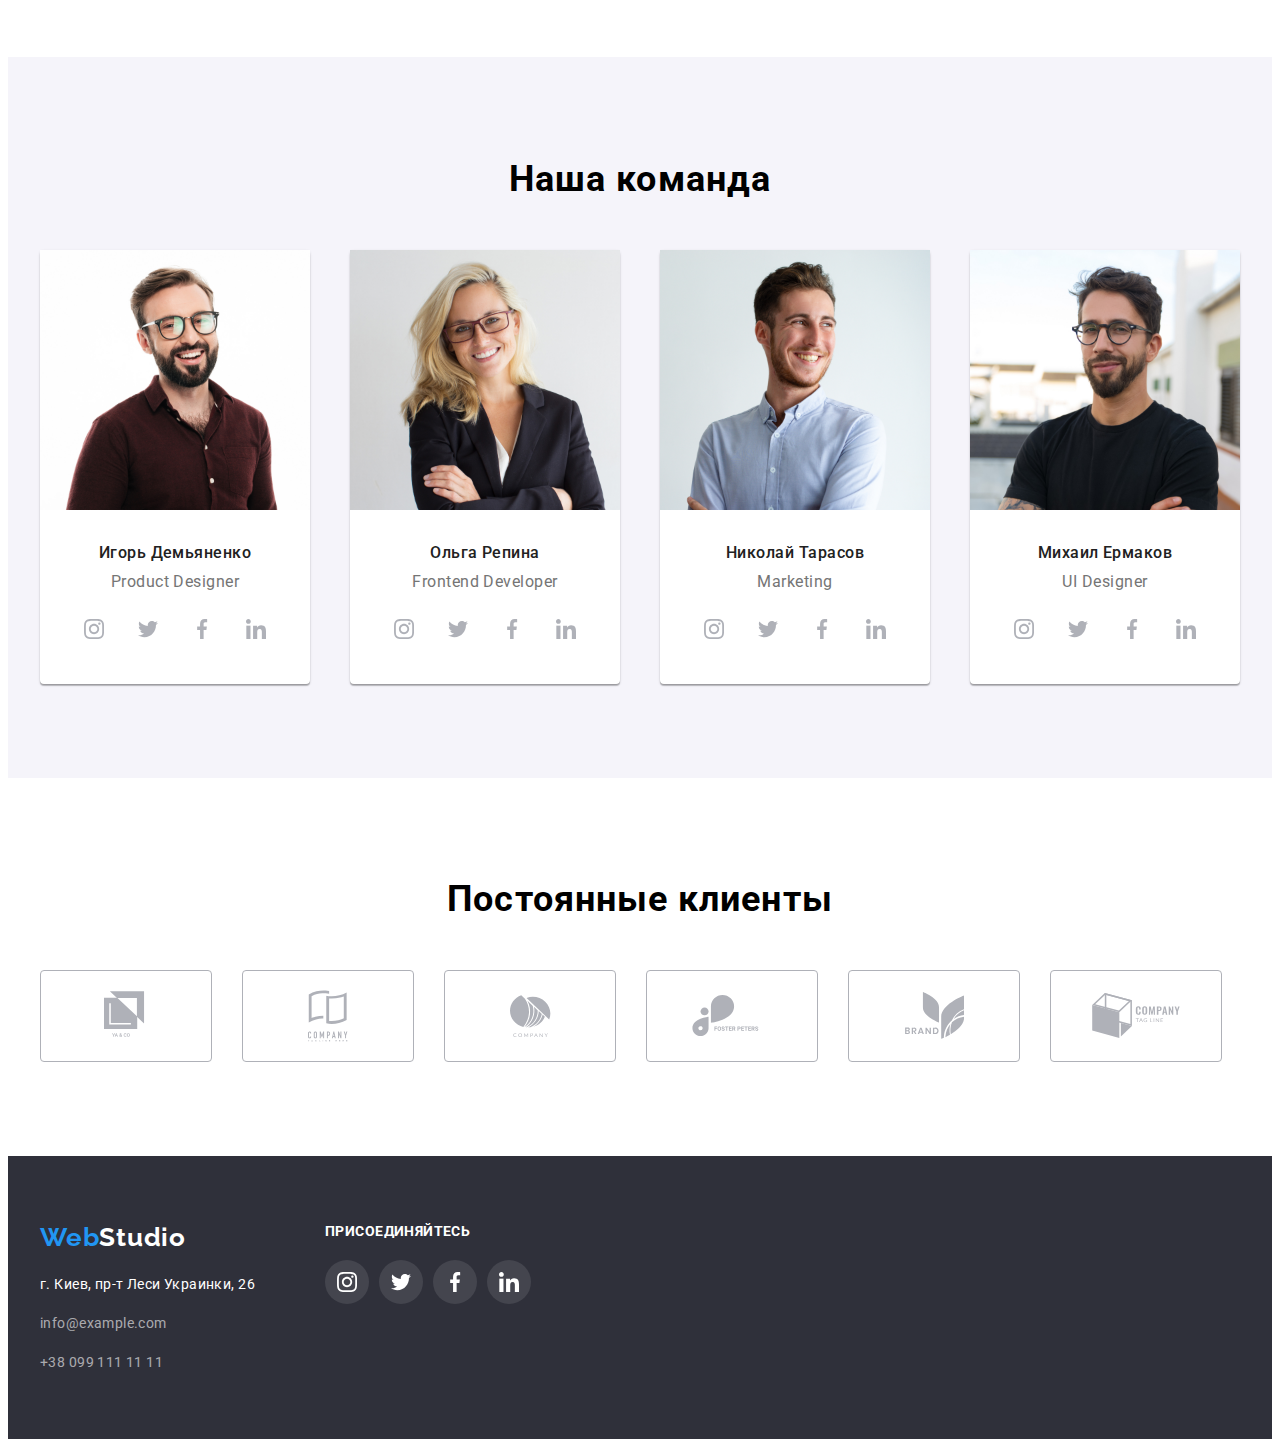
==== commit ca617aa4: "модалка" ====
--- a/index.html
+++ b/index.html
@@ -387,7 +387,7 @@
 </footer>
 <div class="backdrop is-hidden" data-modal>
   <div class="modal">
-    <button class="modal-close-btn" data-modal-close>X</button>
+    <button class="modal-close-btn" data-modal-close></button>
     
   </div>
 </div>
--- a/css/style.css
+++ b/css/style.css
@@ -45,7 +45,7 @@
 width: 1200px;
 padding: 0 15px;
  display: flex;
-  justify-content: space-between;
+  
   align-items: center;
 
   
@@ -458,6 +458,7 @@
     text-align: center;
     text-transform: uppercase;
     color: var(--main-light);
+    margin: 0px;
 }
 
 .heading-team{
@@ -971,4 +972,7 @@
       opacity: 1;
       transform: translateY(0);
       
-    }+    }
+    .card:hover:focus-visible .overlay{
+    outline: -webkit-focus-ring-color auto 1px;
+}